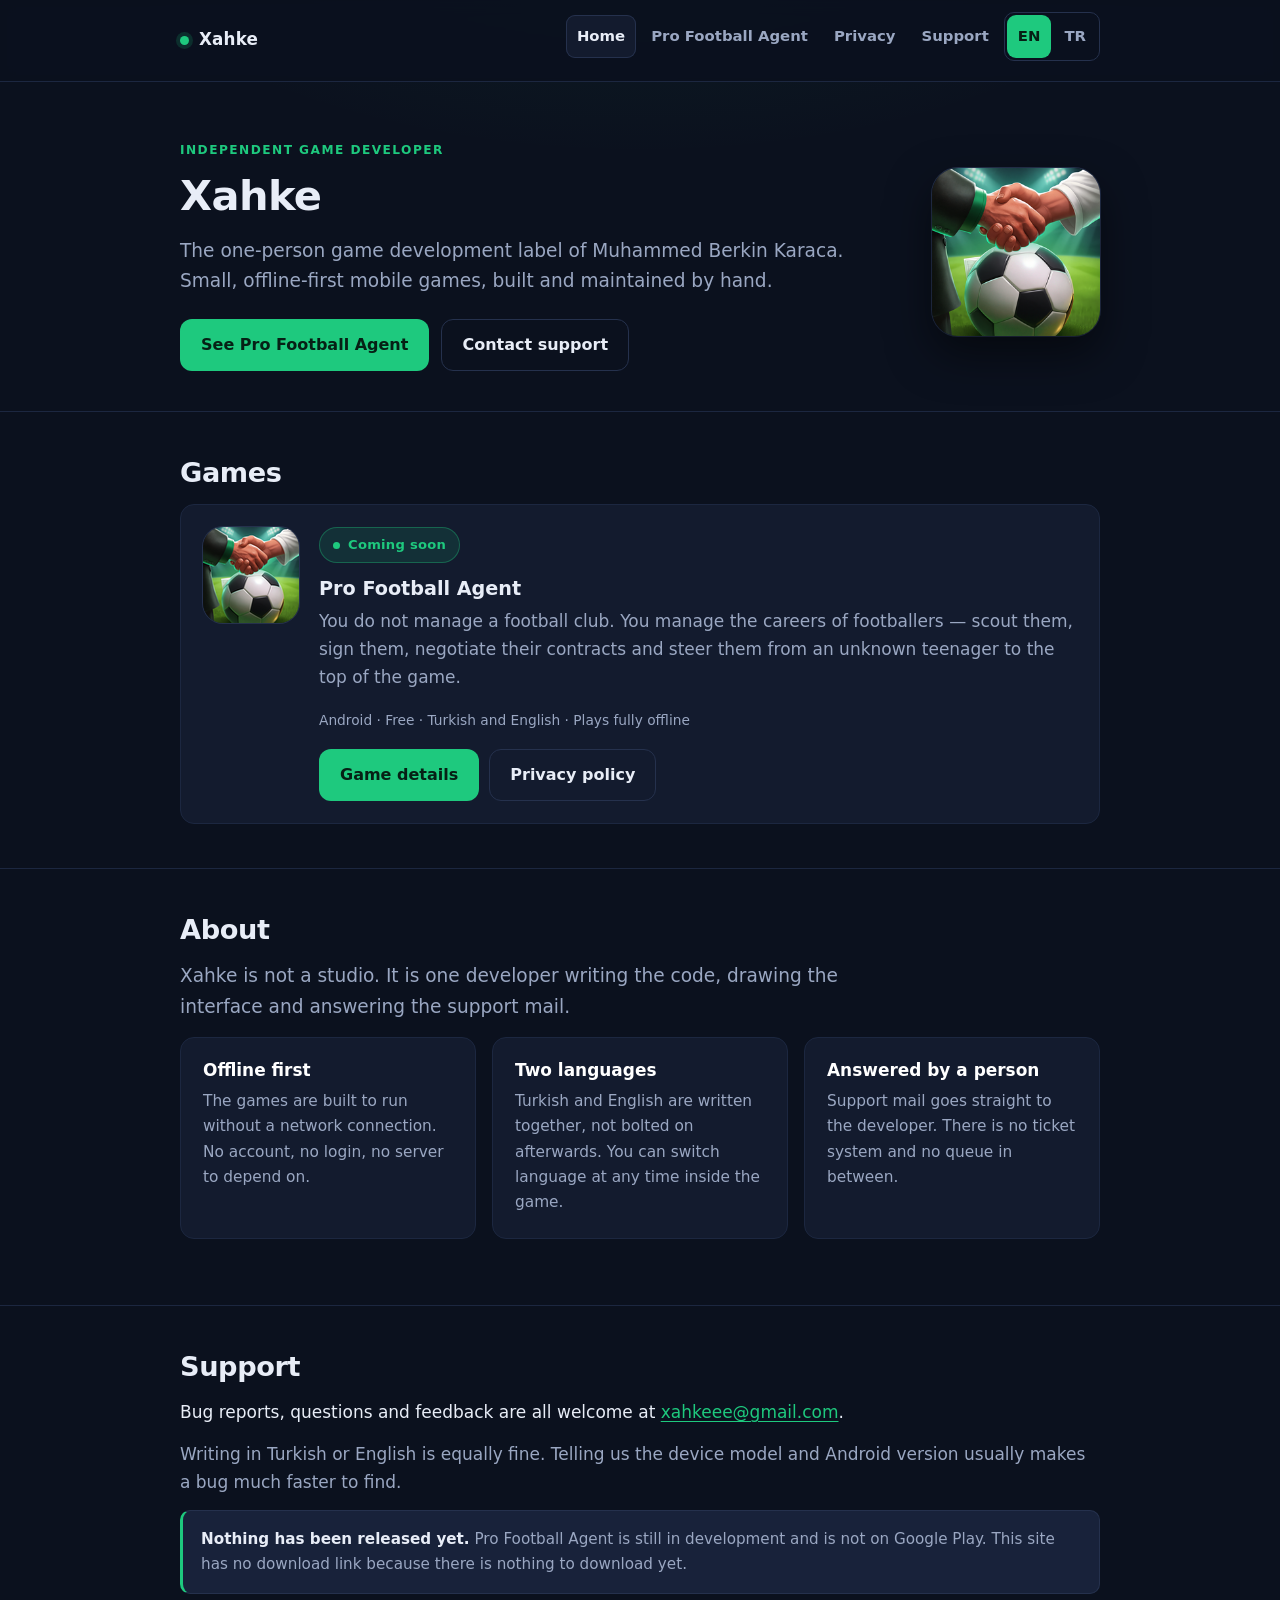
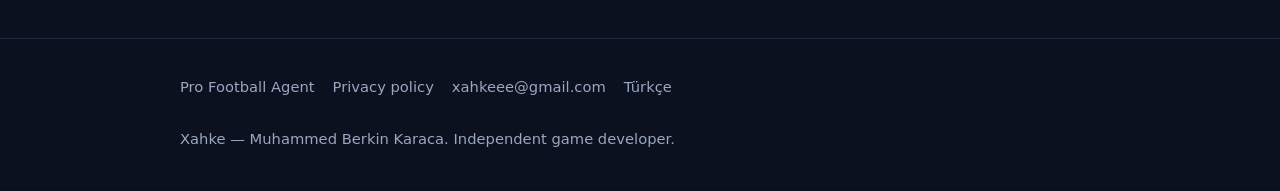
==== index.html @ e0eab2b5 "Add developer website: landing, game and privacy pages Static site for xahke.github.io — plain HTML " ====
<!DOCTYPE html>
<html lang="en">
<head>
<meta charset="utf-8">
<meta name="viewport" content="width=device-width, initial-scale=1, viewport-fit=cover">
<title>Xahke — Independent game developer</title>
<meta name="description" content="Xahke is the independent game development label of Muhammed Berkin Karaca. Currently building Pro Football Agent, a football agent simulation for Android.">
<meta name="theme-color" content="#0B111E">
<link rel="icon" href="/assets/img/favicon-32.png" sizes="32x32" type="image/png">
<link rel="apple-touch-icon" href="/assets/img/pro-football-agent-icon-96.png">
<link rel="alternate" hreflang="en" href="https://xahke.github.io/">
<link rel="alternate" hreflang="tr" href="https://xahke.github.io/tr/">
<link rel="alternate" hreflang="x-default" href="https://xahke.github.io/">
<link rel="canonical" href="https://xahke.github.io/">
<link rel="stylesheet" href="/assets/css/site.css">
</head>
<body>
<a class="skip" href="#main">Skip to content</a>

<header class="site-head">
  <div class="wrap">
    <a class="brand" href="/"><span class="dot" aria-hidden="true"></span>Xahke</a>
    <nav aria-label="Main">
      <ul>
        <li><a href="/" aria-current="page">Home</a></li>
        <li><a href="/pro-football-agent/">Pro Football Agent</a></li>
        <li><a href="/privacy/pro-football-agent/en.html">Privacy</a></li>
        <li><a href="mailto:xahkeee@gmail.com">Support</a></li>
        <li>
          <span class="lang-switch">
            <a href="/" hreflang="en" aria-current="true">EN</a>
            <a href="/tr/" hreflang="tr" lang="tr">TR</a>
          </span>
        </li>
      </ul>
    </nav>
  </div>
</header>

<main id="main">

  <section class="hero">
    <div class="wrap hero-grid">
      <div>
        <p class="eyebrow">Independent game developer</p>
        <h1>Xahke</h1>
        <p class="lead">The one-person game development label of Muhammed Berkin Karaca. Small, offline-first mobile games, built and maintained by hand.</p>
        <div class="hero-actions">
          <a class="btn btn-primary" href="/pro-football-agent/">See Pro Football Agent</a>
          <a class="btn btn-ghost" href="mailto:xahkeee@gmail.com">Contact support</a>
        </div>
      </div>
      <img class="hero-art" src="/assets/img/pro-football-agent-icon-256.png" width="256" height="256"
           alt="Pro Football Agent app icon: an agent and a player shaking hands over a football on a floodlit pitch.">
    </div>
  </section>

  <section id="games">
    <div class="wrap">
      <h2>Games</h2>
      <div class="game-card">
        <img src="/assets/img/pro-football-agent-icon-96.png" width="96" height="96"
             alt="Pro Football Agent app icon.">
        <div class="game-body">
          <p><span class="badge">Coming soon</span></p>
          <h3>Pro Football Agent</h3>
          <p class="muted">You do not manage a football club. You manage the careers of footballers — scout them, sign them, negotiate their contracts and steer them from an unknown teenager to the top of the game.</p>
          <p class="muted"><small>Android · Free · Turkish and English · Plays fully offline</small></p>
          <div class="game-actions">
            <a class="btn btn-primary" href="/pro-football-agent/">Game details</a>
            <a class="btn btn-ghost" href="/privacy/pro-football-agent/en.html">Privacy policy</a>
          </div>
        </div>
      </div>
    </div>
  </section>

  <section id="about">
    <div class="wrap">
      <h2>About</h2>
      <p class="lead">Xahke is not a studio. It is one developer writing the code, drawing the interface and answering the support mail.</p>
      <ul class="cards">
        <li class="card">
          <h3>Offline first</h3>
          <p>The games are built to run without a network connection. No account, no login, no server to depend on.</p>
        </li>
        <li class="card">
          <h3>Two languages</h3>
          <p>Turkish and English are written together, not bolted on afterwards. You can switch language at any time inside the game.</p>
        </li>
        <li class="card">
          <h3>Answered by a person</h3>
          <p>Support mail goes straight to the developer. There is no ticket system and no queue in between.</p>
        </li>
      </ul>
    </div>
  </section>

  <section id="support">
    <div class="wrap">
      <h2>Support</h2>
      <p>Bug reports, questions and feedback are all welcome at
        <a href="mailto:xahkeee@gmail.com">xahkeee@gmail.com</a>.</p>
      <p class="muted">Writing in Turkish or English is equally fine. Telling us the device model and Android version usually makes a bug much faster to find.</p>
      <div class="note">
        <p><strong>Nothing has been released yet.</strong> Pro Football Agent is still in development and is not on Google Play. This site has no download link because there is nothing to download yet.</p>
      </div>
    </div>
  </section>

</main>

<footer class="site-foot">
  <div class="wrap">
    <ul>
      <li><a href="/pro-football-agent/">Pro Football Agent</a></li>
      <li><a href="/privacy/pro-football-agent/en.html">Privacy policy</a></li>
      <li><a href="mailto:xahkeee@gmail.com">xahkeee@gmail.com</a></li>
      <li><a href="/tr/" hreflang="tr" lang="tr">Türkçe</a></li>
    </ul>
    <p>Xahke — Muhammed Berkin Karaca. Independent game developer.</p>
  </div>
</footer>

</body>
</html>
---- assets/css/site.css ----
@charset "utf-8";
/* Xahke — site stili.
   Tek dosya, harici font/CDN yok. Renkler oyunun "Saha" temasından geliyor
   (koyu lacivert zemin, zümrüt vurgu), böylece site ile oyun ikonu aynı dili
   konuşuyor. */

:root{
  --bg:#0B111E;
  --surface:#131B2E;
  --surface-2:#18223a;
  --line:#25314d;
  --line-soft:#1c2740;
  --text:#e8edf7;
  --muted:#9aa7c2;
  --accent:#1EC97E;
  --accent-dim:#15a566;
  --accent-ink:#062015;
  --focus:#7fe3b4;
  --radius:14px;
  --maxw:960px;
}

*,*::before,*::after{box-sizing:border-box}

html{
  -webkit-text-size-adjust:100%;
  scroll-behavior:smooth;
}
@media (prefers-reduced-motion:reduce){
  html{scroll-behavior:auto}
  *{transition:none !important}
}

body{
  margin:0;
  background:var(--bg);
  color:var(--text);
  font-family:system-ui,-apple-system,"Segoe UI",Roboto,"Helvetica Neue",Arial,sans-serif;
  font-size:17px;
  line-height:1.65;
  overflow-wrap:break-word;
  /* Zeminde çok hafif bir zümrüt aydınlanma — düz siyah bir sayfa gibi durmasın. */
  background-image:
    radial-gradient(900px 480px at 50% -180px, rgba(30,201,126,.10), transparent 70%);
  background-repeat:no-repeat;
}

/* ================= YERLEŞİM ================= */
.wrap{
  width:100%;
  max-width:var(--maxw);
  margin:0 auto;
  padding:0 20px;
}
main{display:block}
section{padding:44px 0}
section+section{border-top:1px solid var(--line-soft)}
/* Sayfa içi çapalar sabit üst barın altında kalmasın. */
section[id],h2[id],article[id]{scroll-margin-top:84px}

/* ================= TİPOGRAFİ ================= */
h1,h2,h3{line-height:1.25;margin:0 0 14px;letter-spacing:-.015em}
h1{font-size:clamp(1.7rem,5.2vw,2.6rem);font-weight:750}
h2{font-size:clamp(1.28rem,3.6vw,1.7rem);font-weight:700}
h3{font-size:1.06rem;font-weight:650;letter-spacing:0}
p{margin:0 0 14px}
ul,ol{margin:0 0 14px;padding-left:22px}
li{margin:0 0 8px}
strong{color:#fff;font-weight:650}
small{font-size:.86rem}
.lead{font-size:clamp(1rem,2.6vw,1.16rem);color:var(--muted);max-width:60ch}
.muted{color:var(--muted)}
.eyebrow{
  display:inline-block;font-size:.76rem;font-weight:700;letter-spacing:.12em;
  text-transform:uppercase;color:var(--accent);margin:0 0 10px;
}

/* ================= BAĞLANTILAR ================= */
a{color:var(--accent);text-decoration:underline;text-underline-offset:3px;text-decoration-thickness:1px}
a:hover{color:var(--focus)}

/* Klavye odağı her yerde görünür olmak zorunda. */
a:focus-visible,button:focus-visible,summary:focus-visible,[tabindex]:focus-visible{
  outline:3px solid var(--focus);
  outline-offset:3px;
  border-radius:6px;
}

.skip{
  position:absolute;left:-9999px;top:0;
  background:var(--accent);color:var(--accent-ink);
  padding:10px 16px;border-radius:0 0 10px 0;font-weight:650;text-decoration:none;z-index:20;
}
.skip:focus{left:0}

/* ================= ÜST BAR ================= */
.site-head{
  border-bottom:1px solid var(--line-soft);
  background:rgba(11,17,30,.92);
  position:sticky;top:0;z-index:10;
  backdrop-filter:saturate(160%) blur(8px);
}
.site-head .wrap{
  display:flex;flex-wrap:wrap;align-items:center;gap:10px 18px;
  padding-top:12px;padding-bottom:12px;
}
.brand{
  display:inline-flex;align-items:center;gap:10px;
  font-weight:750;font-size:1.05rem;letter-spacing:.01em;
  color:var(--text);text-decoration:none;
}
.brand:hover{color:#fff}
.brand .dot{
  width:9px;height:9px;border-radius:50%;background:var(--accent);
  box-shadow:0 0 0 4px rgba(30,201,126,.16);flex:none;
}
.site-head nav{margin-left:auto}
.site-head nav ul{
  display:flex;flex-wrap:wrap;align-items:center;gap:6px 4px;
  list-style:none;margin:0;padding:0;
}
.site-head nav a{
  display:inline-flex;align-items:center;padding:9px 11px;border-radius:9px;
  color:var(--muted);text-decoration:none;font-size:.93rem;font-weight:550;
  min-height:40px;
}
.site-head nav a:hover{color:var(--text);background:var(--surface)}
.site-head nav a[aria-current="page"]{color:var(--text);background:var(--surface);box-shadow:inset 0 0 0 1px var(--line)}
.lang-switch{
  display:inline-flex;align-items:center;gap:2px;
  border:1px solid var(--line);border-radius:10px;padding:2px;
}
.lang-switch a{padding:7px 10px;border-radius:8px;min-height:34px;font-size:.88rem}
.lang-switch a[aria-current="true"]{background:var(--accent);color:var(--accent-ink);font-weight:700}
.lang-switch a[aria-current="true"]:hover{background:var(--accent);color:var(--accent-ink)}

/* ================= HERO ================= */
.hero{padding:52px 0 40px}
.hero-grid{
  display:grid;grid-template-columns:1fr;gap:26px;align-items:center;
}
.hero-art{
  width:clamp(112px,30vw,168px);height:auto;
  border-radius:26px;display:block;
  box-shadow:0 18px 44px rgba(0,0,0,.5), 0 0 0 1px var(--line);
}
.hero-actions{display:flex;flex-wrap:wrap;gap:12px;margin-top:22px}

/* ================= DÜĞMELER ================= */
.btn{
  display:inline-flex;align-items:center;justify-content:center;gap:8px;
  min-height:48px;padding:12px 20px;border-radius:12px;
  font-size:1rem;font-weight:650;text-decoration:none;
  border:1px solid transparent;cursor:pointer;
}
.btn-primary{background:var(--accent);color:var(--accent-ink)}
.btn-primary:hover{background:var(--focus);color:var(--accent-ink)}
.btn-ghost{background:transparent;color:var(--text);border-color:var(--line)}
.btn-ghost:hover{background:var(--surface);color:#fff;border-color:var(--accent-dim)}

/* ================= ROZET ================= */
.badge{
  display:inline-flex;align-items:center;gap:8px;
  padding:6px 13px;border-radius:999px;
  background:rgba(30,201,126,.12);
  border:1px solid rgba(30,201,126,.34);
  color:var(--accent);
  font-size:.82rem;font-weight:650;letter-spacing:.02em;
}
.badge::before{
  content:"";width:7px;height:7px;border-radius:50%;background:var(--accent);flex:none;
}

/* ================= KARTLAR ================= */
.cards{
  display:grid;gap:16px;
  grid-template-columns:repeat(auto-fit,minmax(240px,1fr));
  padding:0;margin:0 0 14px;list-style:none;
}
.card{
  background:var(--surface);
  border:1px solid var(--line-soft);
  border-radius:var(--radius);
  padding:22px;
}
.card h3{margin-bottom:8px;color:#fff}
.card p{margin:0;color:var(--muted);font-size:.96rem}

/* Oyun kartı: ikon + metin */
.game-card{
  display:flex;flex-wrap:wrap;gap:20px;align-items:flex-start;
  background:var(--surface);border:1px solid var(--line-soft);
  border-radius:var(--radius);padding:22px;
}
.game-card img{
  width:96px;height:96px;border-radius:20px;flex:none;
  box-shadow:0 0 0 1px var(--line);
}
.game-card .game-body{flex:1 1 240px;min-width:0}
.game-card h3{font-size:1.2rem;margin-bottom:6px}
.game-card .game-actions{display:flex;flex-wrap:wrap;gap:10px;margin-top:16px}

/* ================= NOT KUTUSU ================= */
.note{
  background:var(--surface-2);
  border:1px solid var(--line);
  border-left:3px solid var(--accent);
  border-radius:10px;
  padding:16px 18px;
  color:var(--muted);
  font-size:.95rem;
}
.note p:last-child{margin-bottom:0}
.note strong{color:var(--text)}

/* ================= GİZLİLİK METNİ ================= */
.legal{max-width:74ch;padding-top:34px}
.legal h2{margin-top:34px;padding-top:6px}
.legal h2:first-of-type{margin-top:22px}
.legal h3{margin-top:22px;color:#fff}
.legal ul{color:var(--muted)}
.legal li strong{color:var(--text)}
.legal p{color:var(--muted)}
.legal .meta{
  font-size:.9rem;color:var(--muted);
  border-bottom:1px solid var(--line-soft);padding-bottom:18px;margin-bottom:6px;
}
.legal .meta b{color:var(--text);font-weight:650}

/* Tablolar kendi kaydırma kabı içinde — sayfa asla yana kaymasın. */
.table-scroll{overflow-x:auto;margin:0 0 16px;border:1px solid var(--line-soft);border-radius:10px}
table{border-collapse:collapse;width:100%;font-size:.93rem;min-width:420px}
th,td{text-align:left;padding:11px 14px;border-bottom:1px solid var(--line-soft);vertical-align:top}
th{color:#fff;font-weight:650;background:var(--surface)}
td{color:var(--muted)}
tr:last-child td{border-bottom:0}

/* ================= ALT BİLGİ ================= */
.site-foot{
  border-top:1px solid var(--line-soft);
  padding:30px 0 40px;
  color:var(--muted);
  font-size:.92rem;
}
.site-foot ul{
  display:flex;flex-wrap:wrap;gap:6px 18px;
  list-style:none;margin:0 0 14px;padding:0;
}
.site-foot a{color:var(--muted);text-decoration:none;display:inline-flex;align-items:center;min-height:36px}
.site-foot a:hover{color:var(--accent);text-decoration:underline}
.site-foot p{margin:0}

/* ================= GENİŞ EKRAN ================= */
@media (min-width:720px){
  .hero-grid{grid-template-columns:minmax(0,1fr) auto;gap:40px}
  .hero-art{justify-self:end}
}

/* 360 px ve altı: dolgu daralır, hiçbir şey yana taşmaz. */
@media (max-width:460px){
  body{font-size:16px}
  .wrap{padding:0 16px}
  section{padding:34px 0}
  .card,.game-card{padding:18px}
  .hero{padding:38px 0 30px}
  .btn{width:100%}
  /* Dar ekranda ayrıntı tablosu kaydırılmıyor, sarıyor: iki sütunlu
     etiket/değer listesi yatay kaydırmayı hak etmiyor. */
  table{min-width:0;font-size:.9rem}
  th,td{padding:10px 12px}
  th{width:38%}
  /* Üst bar dar ekranda iki satıra düşüyor; sabit kalırsa uzun gizlilik
     metninde ekranın çoğunu yiyor. Burada normal akışta kalıyor. */
  .site-head{position:static;backdrop-filter:none}
  section[id],h2[id],article[id]{scroll-margin-top:16px}
}
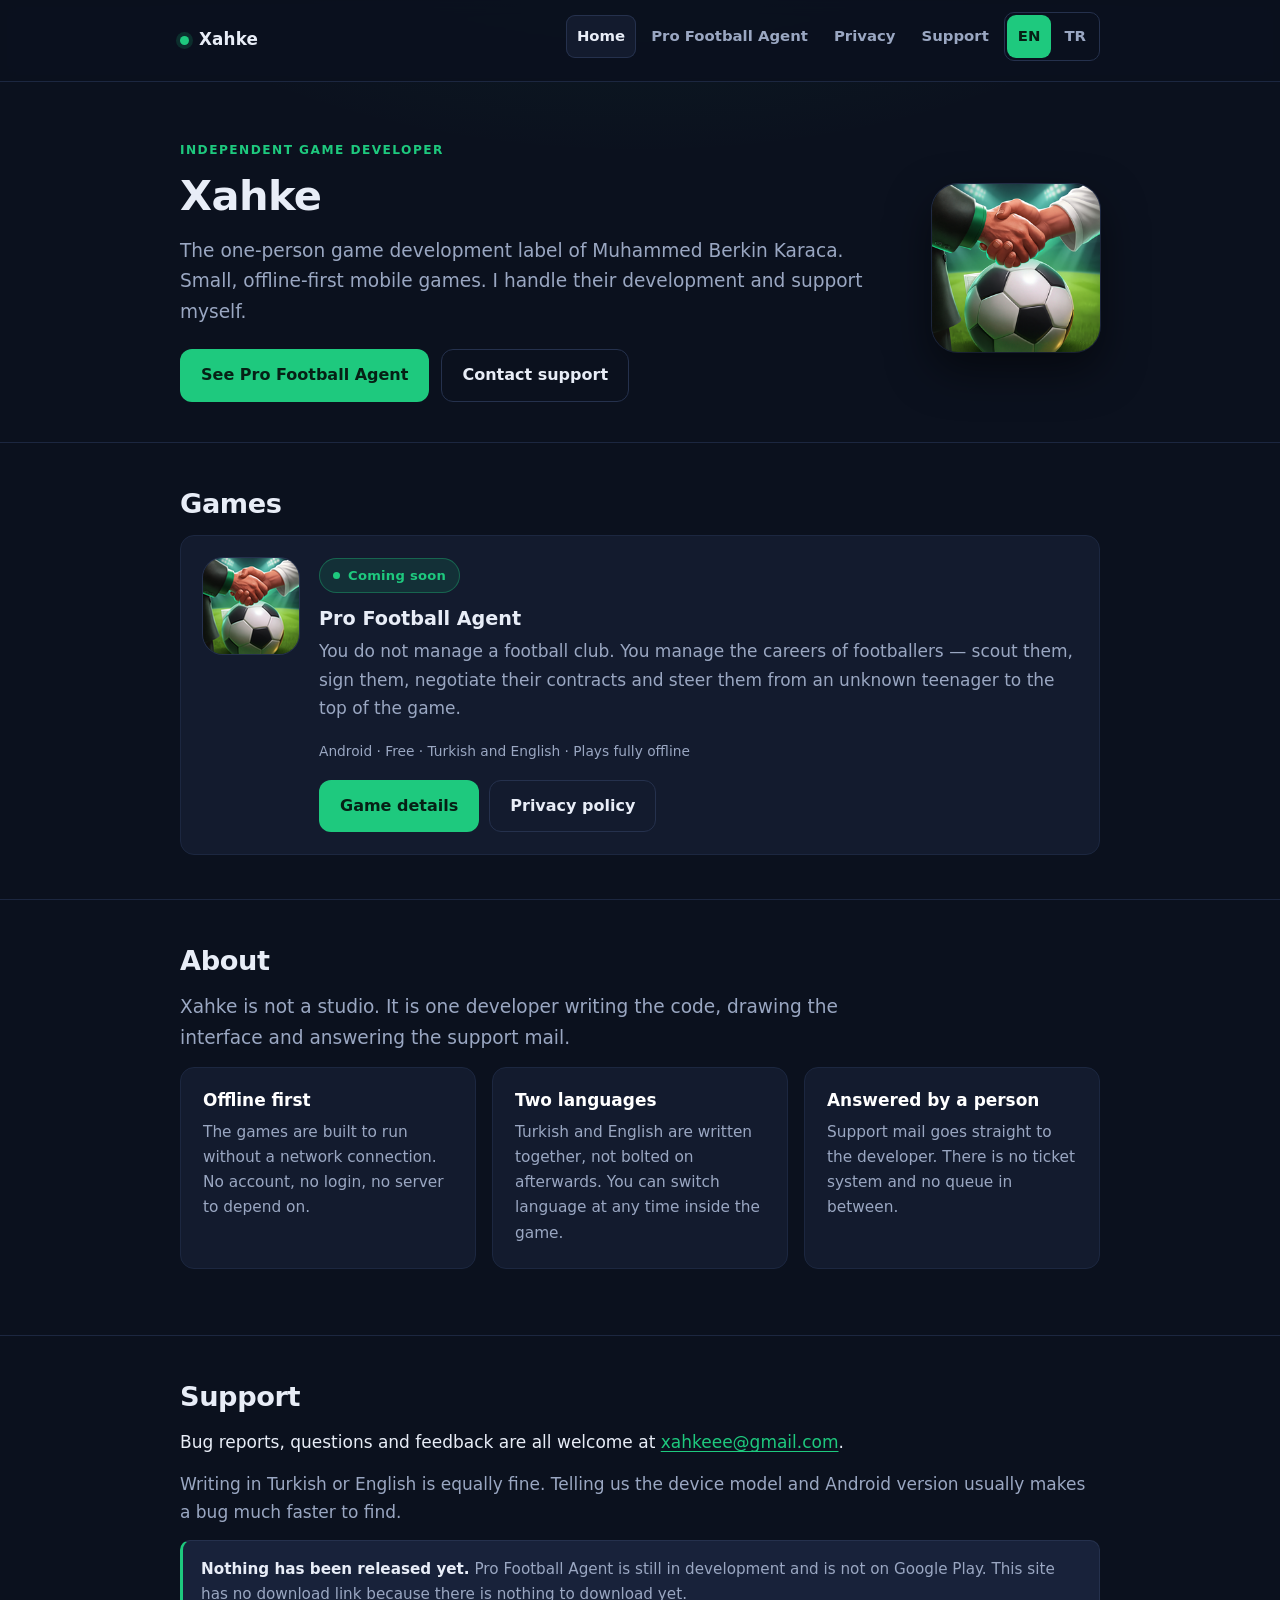
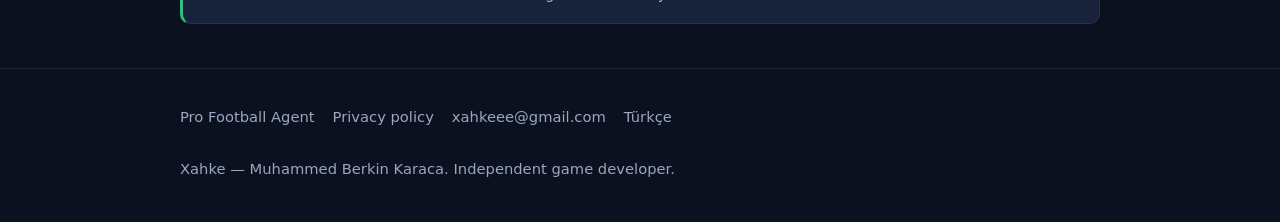
==== commit c8ff8cbe: "Reword landing lead, contract feature heading and name decision - Landing pages (EN and TR): replace" ====
--- a/index.html
+++ b/index.html
@@ -44,7 +44,7 @@
       <div>
         <p class="eyebrow">Independent game developer</p>
         <h1>Xahke</h1>
-        <p class="lead">The one-person game development label of Muhammed Berkin Karaca. Small, offline-first mobile games, built and maintained by hand.</p>
+        <p class="lead">The one-person game development label of Muhammed Berkin Karaca. Small, offline-first mobile games. I handle their development and support myself.</p>
         <div class="hero-actions">
           <a class="btn btn-primary" href="/pro-football-agent/">See Pro Football Agent</a>
           <a class="btn btn-ghost" href="mailto:xahkeee@gmail.com">Contact support</a>
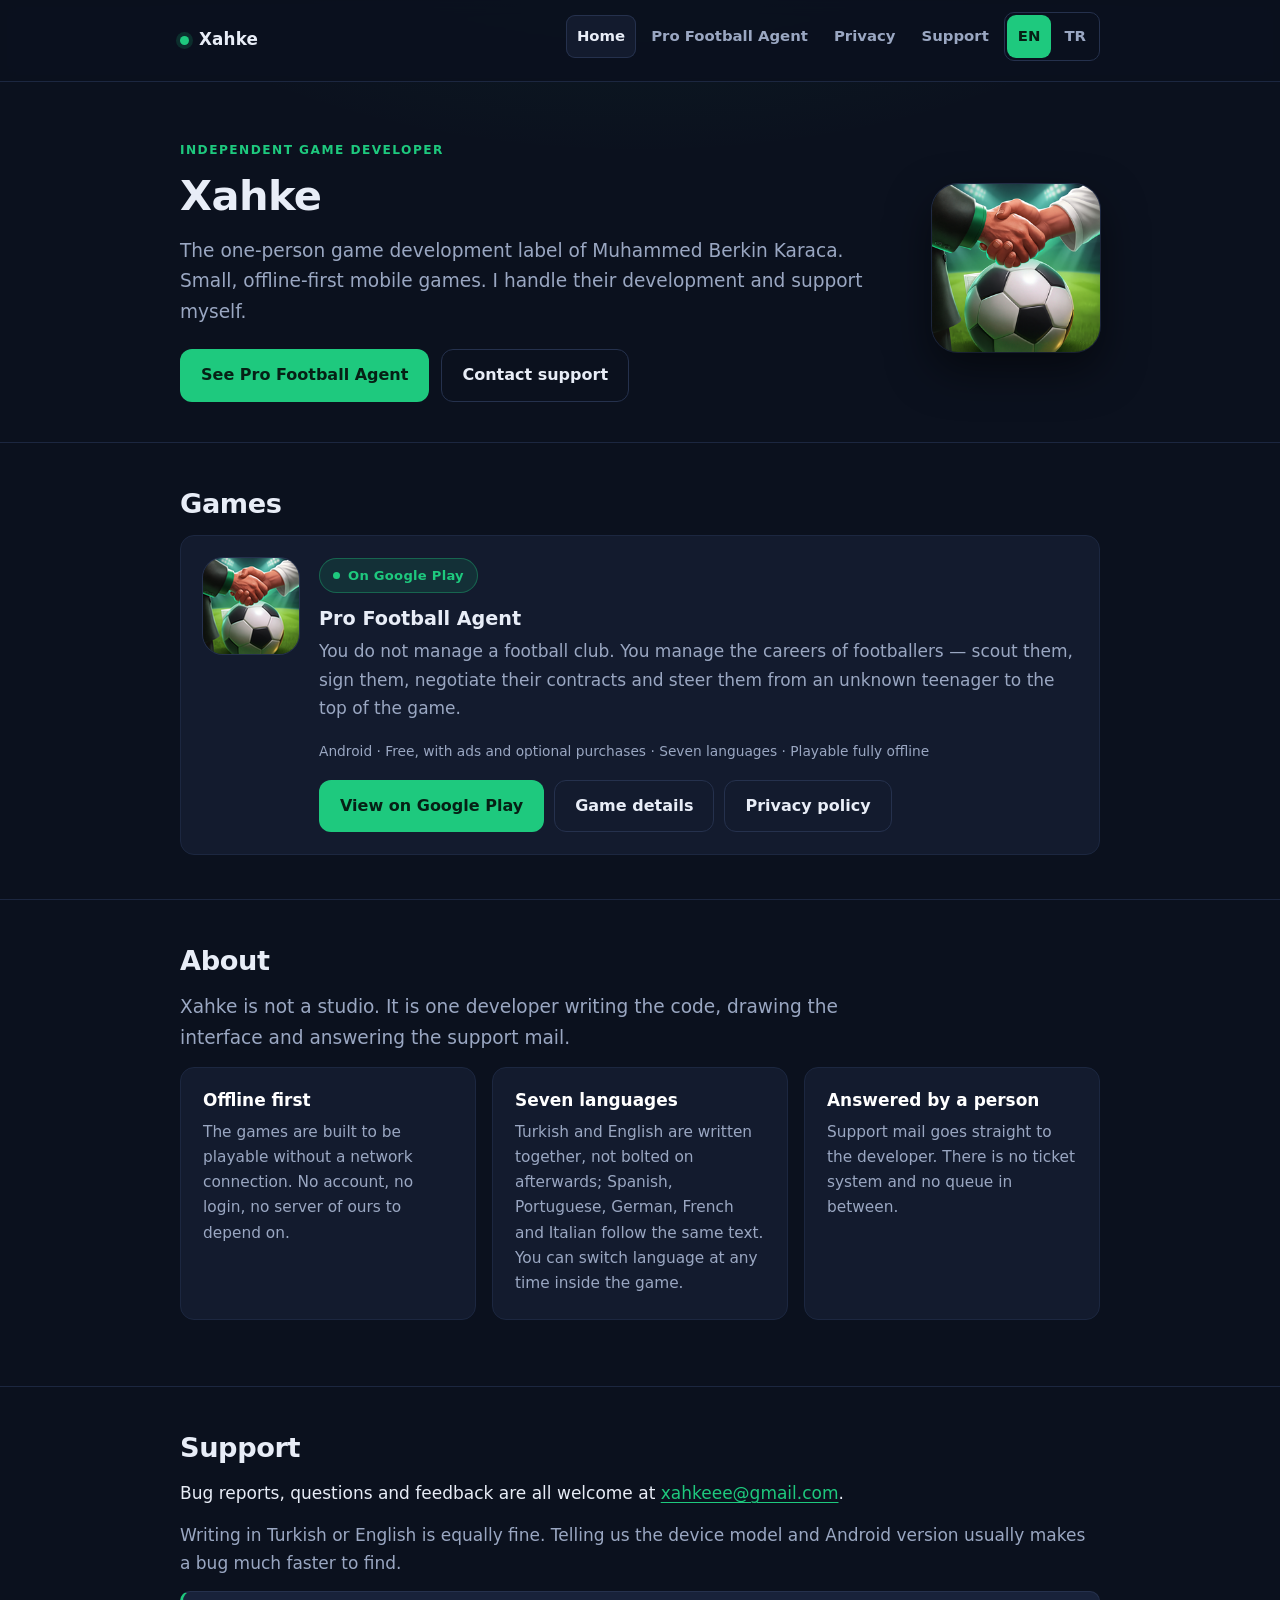
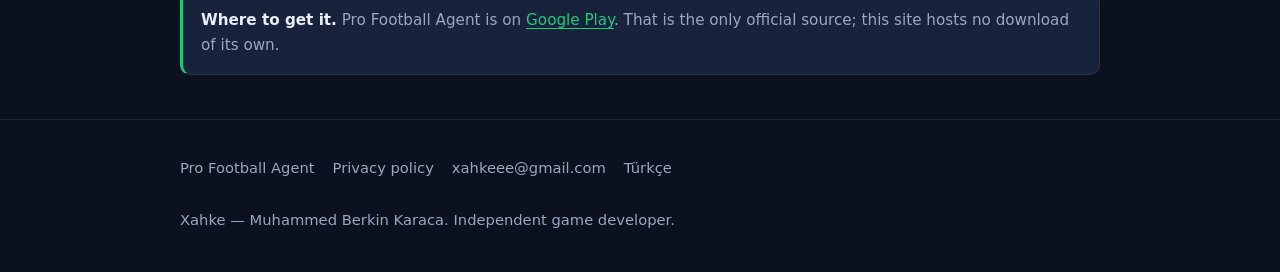
==== commit 91f32472: "docs: bring the site in line with the released game Privacy policies (both languages): the birth yea" ====
--- a/index.html
+++ b/index.html
@@ -4,7 +4,7 @@
 <meta charset="utf-8">
 <meta name="viewport" content="width=device-width, initial-scale=1, viewport-fit=cover">
 <title>Xahke — Independent game developer</title>
-<meta name="description" content="Xahke is the independent game development label of Muhammed Berkin Karaca. Currently building Pro Football Agent, a football agent simulation for Android.">
+<meta name="description" content="Xahke is the independent game development label of Muhammed Berkin Karaca. Maker of Pro Football Agent, a football agent simulation for Android, available on Google Play.">
 <meta name="theme-color" content="#0B111E">
 <link rel="icon" href="/assets/img/favicon-32.png" sizes="32x32" type="image/png">
 <link rel="apple-touch-icon" href="/assets/img/pro-football-agent-icon-96.png">
@@ -62,12 +62,13 @@
         <img src="/assets/img/pro-football-agent-icon-96.png" width="96" height="96"
              alt="Pro Football Agent app icon.">
         <div class="game-body">
-          <p><span class="badge">Coming soon</span></p>
+          <p><span class="badge">On Google Play</span></p>
           <h3>Pro Football Agent</h3>
           <p class="muted">You do not manage a football club. You manage the careers of footballers — scout them, sign them, negotiate their contracts and steer them from an unknown teenager to the top of the game.</p>
-          <p class="muted"><small>Android · Free · Turkish and English · Plays fully offline</small></p>
+          <p class="muted"><small>Android · Free, with ads and optional purchases · Seven languages · Playable fully offline</small></p>
           <div class="game-actions">
-            <a class="btn btn-primary" href="/pro-football-agent/">Game details</a>
+            <a class="btn btn-primary" href="https://play.google.com/store/apps/details?id=com.xahke.profootballagent&amp;hl=en" rel="noopener">View on Google Play</a>
+            <a class="btn btn-ghost" href="/pro-football-agent/">Game details</a>
             <a class="btn btn-ghost" href="/privacy/pro-football-agent/en.html">Privacy policy</a>
           </div>
         </div>
@@ -82,11 +83,11 @@
       <ul class="cards">
         <li class="card">
           <h3>Offline first</h3>
-          <p>The games are built to run without a network connection. No account, no login, no server to depend on.</p>
+          <p>The games are built to be playable without a network connection. No account, no login, no server of ours to depend on.</p>
         </li>
         <li class="card">
-          <h3>Two languages</h3>
-          <p>Turkish and English are written together, not bolted on afterwards. You can switch language at any time inside the game.</p>
+          <h3>Seven languages</h3>
+          <p>Turkish and English are written together, not bolted on afterwards; Spanish, Portuguese, German, French and Italian follow the same text. You can switch language at any time inside the game.</p>
         </li>
         <li class="card">
           <h3>Answered by a person</h3>
@@ -103,7 +104,7 @@
         <a href="mailto:xahkeee@gmail.com">xahkeee@gmail.com</a>.</p>
       <p class="muted">Writing in Turkish or English is equally fine. Telling us the device model and Android version usually makes a bug much faster to find.</p>
       <div class="note">
-        <p><strong>Nothing has been released yet.</strong> Pro Football Agent is still in development and is not on Google Play. This site has no download link because there is nothing to download yet.</p>
+        <p><strong>Where to get it.</strong> Pro Football Agent is on <a href="https://play.google.com/store/apps/details?id=com.xahke.profootballagent&amp;hl=en" rel="noopener">Google Play</a>. That is the only official source; this site hosts no download of its own.</p>
       </div>
     </div>
   </section>
--- a/assets/css/site.css
+++ b/assets/css/site.css
@@ -218,7 +218,7 @@
 .legal h2{margin-top:34px;padding-top:6px}
 .legal h2:first-of-type{margin-top:22px}
 .legal h3{margin-top:22px;color:#fff}
-.legal ul{color:var(--muted)}
+.legal ul,.legal ol{color:var(--muted)}
 .legal li strong{color:var(--text)}
 .legal p{color:var(--muted)}
 .legal .meta{
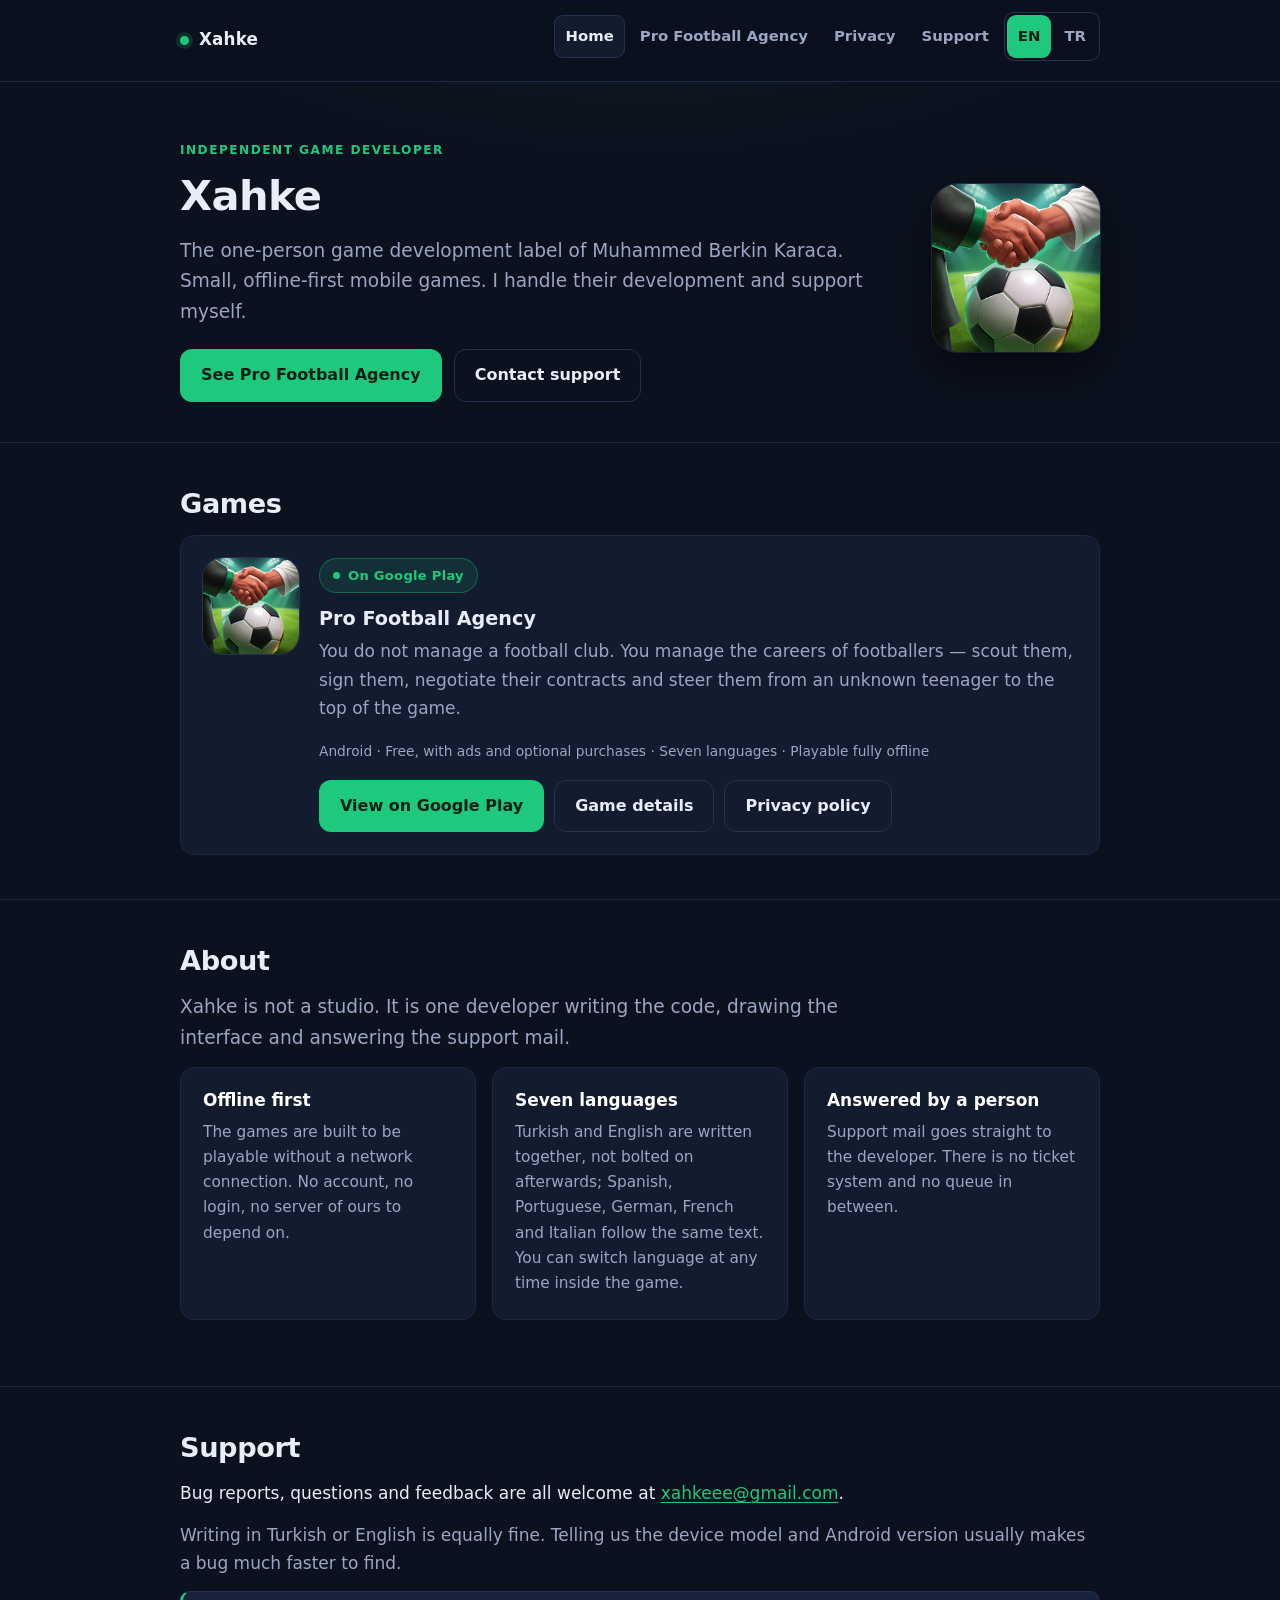
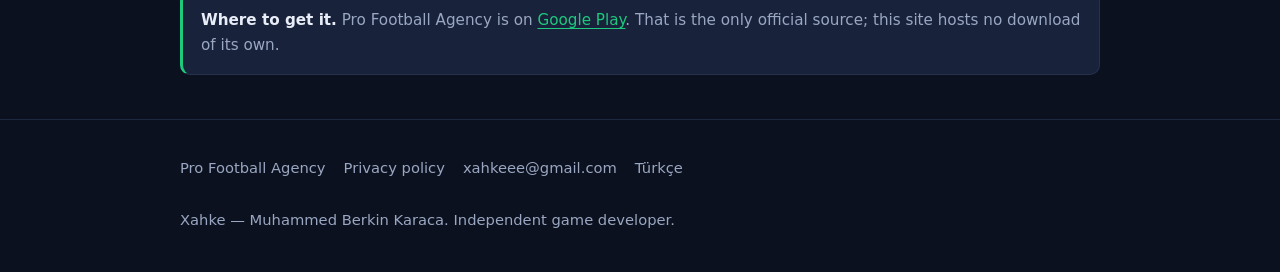
==== commit c7444d69: "docs: use the store name, Pro Football Agency The game is listed on Google Play as "Pro Football Age" ====
--- a/index.html
+++ b/index.html
@@ -4,7 +4,7 @@
 <meta charset="utf-8">
 <meta name="viewport" content="width=device-width, initial-scale=1, viewport-fit=cover">
 <title>Xahke — Independent game developer</title>
-<meta name="description" content="Xahke is the independent game development label of Muhammed Berkin Karaca. Maker of Pro Football Agent, a football agent simulation for Android, available on Google Play.">
+<meta name="description" content="Xahke is the independent game development label of Muhammed Berkin Karaca. Maker of Pro Football Agency, a football agent simulation for Android, available on Google Play.">
 <meta name="theme-color" content="#0B111E">
 <link rel="icon" href="/assets/img/favicon-32.png" sizes="32x32" type="image/png">
 <link rel="apple-touch-icon" href="/assets/img/pro-football-agent-icon-96.png">
@@ -23,7 +23,7 @@
     <nav aria-label="Main">
       <ul>
         <li><a href="/" aria-current="page">Home</a></li>
-        <li><a href="/pro-football-agent/">Pro Football Agent</a></li>
+        <li><a href="/pro-football-agent/">Pro Football Agency</a></li>
         <li><a href="/privacy/pro-football-agent/en.html">Privacy</a></li>
         <li><a href="mailto:xahkeee@gmail.com">Support</a></li>
         <li>
@@ -46,12 +46,12 @@
         <h1>Xahke</h1>
         <p class="lead">The one-person game development label of Muhammed Berkin Karaca. Small, offline-first mobile games. I handle their development and support myself.</p>
         <div class="hero-actions">
-          <a class="btn btn-primary" href="/pro-football-agent/">See Pro Football Agent</a>
+          <a class="btn btn-primary" href="/pro-football-agent/">See Pro Football Agency</a>
           <a class="btn btn-ghost" href="mailto:xahkeee@gmail.com">Contact support</a>
         </div>
       </div>
       <img class="hero-art" src="/assets/img/pro-football-agent-icon-256.png" width="256" height="256"
-           alt="Pro Football Agent app icon: an agent and a player shaking hands over a football on a floodlit pitch.">
+           alt="Pro Football Agency app icon: an agent and a player shaking hands over a football on a floodlit pitch.">
     </div>
   </section>
 
@@ -60,10 +60,10 @@
       <h2>Games</h2>
       <div class="game-card">
         <img src="/assets/img/pro-football-agent-icon-96.png" width="96" height="96"
-             alt="Pro Football Agent app icon.">
+             alt="Pro Football Agency app icon.">
         <div class="game-body">
           <p><span class="badge">On Google Play</span></p>
-          <h3>Pro Football Agent</h3>
+          <h3>Pro Football Agency</h3>
           <p class="muted">You do not manage a football club. You manage the careers of footballers — scout them, sign them, negotiate their contracts and steer them from an unknown teenager to the top of the game.</p>
           <p class="muted"><small>Android · Free, with ads and optional purchases · Seven languages · Playable fully offline</small></p>
           <div class="game-actions">
@@ -104,7 +104,7 @@
         <a href="mailto:xahkeee@gmail.com">xahkeee@gmail.com</a>.</p>
       <p class="muted">Writing in Turkish or English is equally fine. Telling us the device model and Android version usually makes a bug much faster to find.</p>
       <div class="note">
-        <p><strong>Where to get it.</strong> Pro Football Agent is on <a href="https://play.google.com/store/apps/details?id=com.xahke.profootballagent&amp;hl=en" rel="noopener">Google Play</a>. That is the only official source; this site hosts no download of its own.</p>
+        <p><strong>Where to get it.</strong> Pro Football Agency is on <a href="https://play.google.com/store/apps/details?id=com.xahke.profootballagent&amp;hl=en" rel="noopener">Google Play</a>. That is the only official source; this site hosts no download of its own.</p>
       </div>
     </div>
   </section>
@@ -114,7 +114,7 @@
 <footer class="site-foot">
   <div class="wrap">
     <ul>
-      <li><a href="/pro-football-agent/">Pro Football Agent</a></li>
+      <li><a href="/pro-football-agent/">Pro Football Agency</a></li>
       <li><a href="/privacy/pro-football-agent/en.html">Privacy policy</a></li>
       <li><a href="mailto:xahkeee@gmail.com">xahkeee@gmail.com</a></li>
       <li><a href="/tr/" hreflang="tr" lang="tr">Türkçe</a></li>
